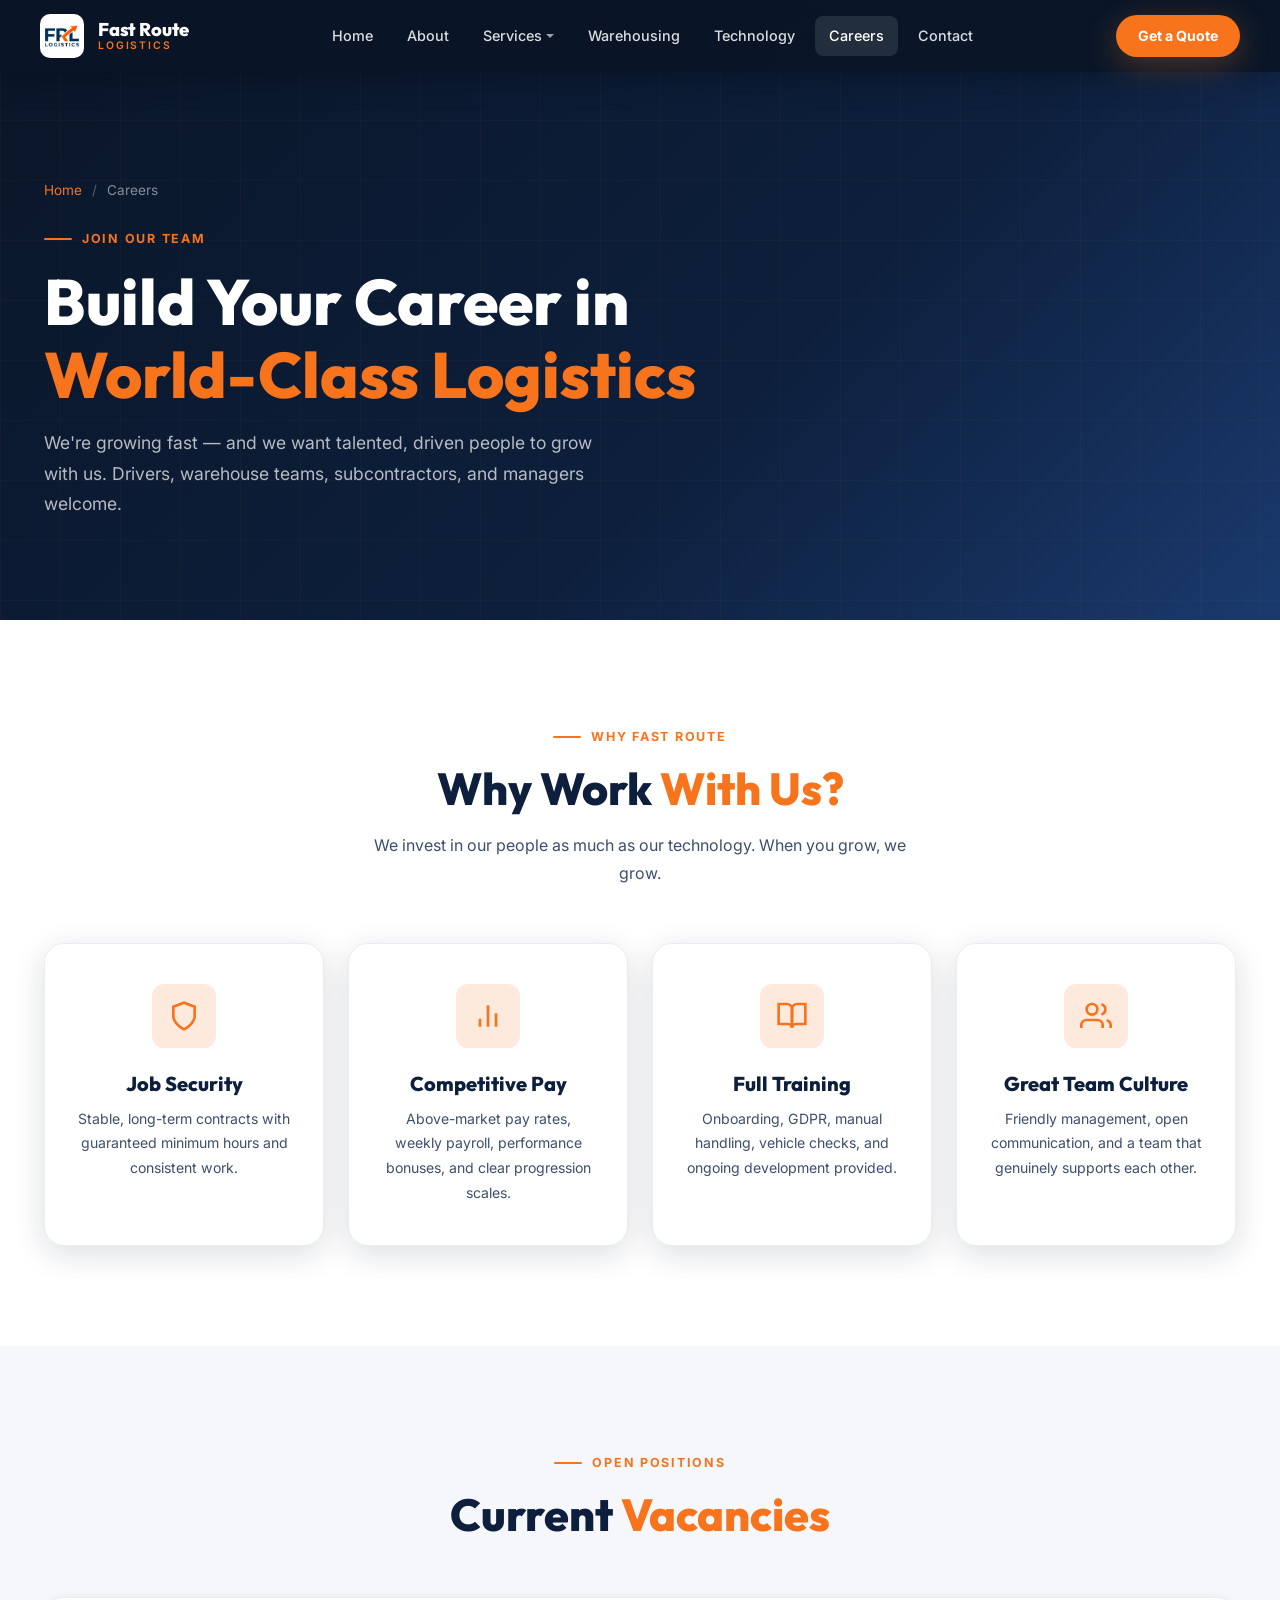
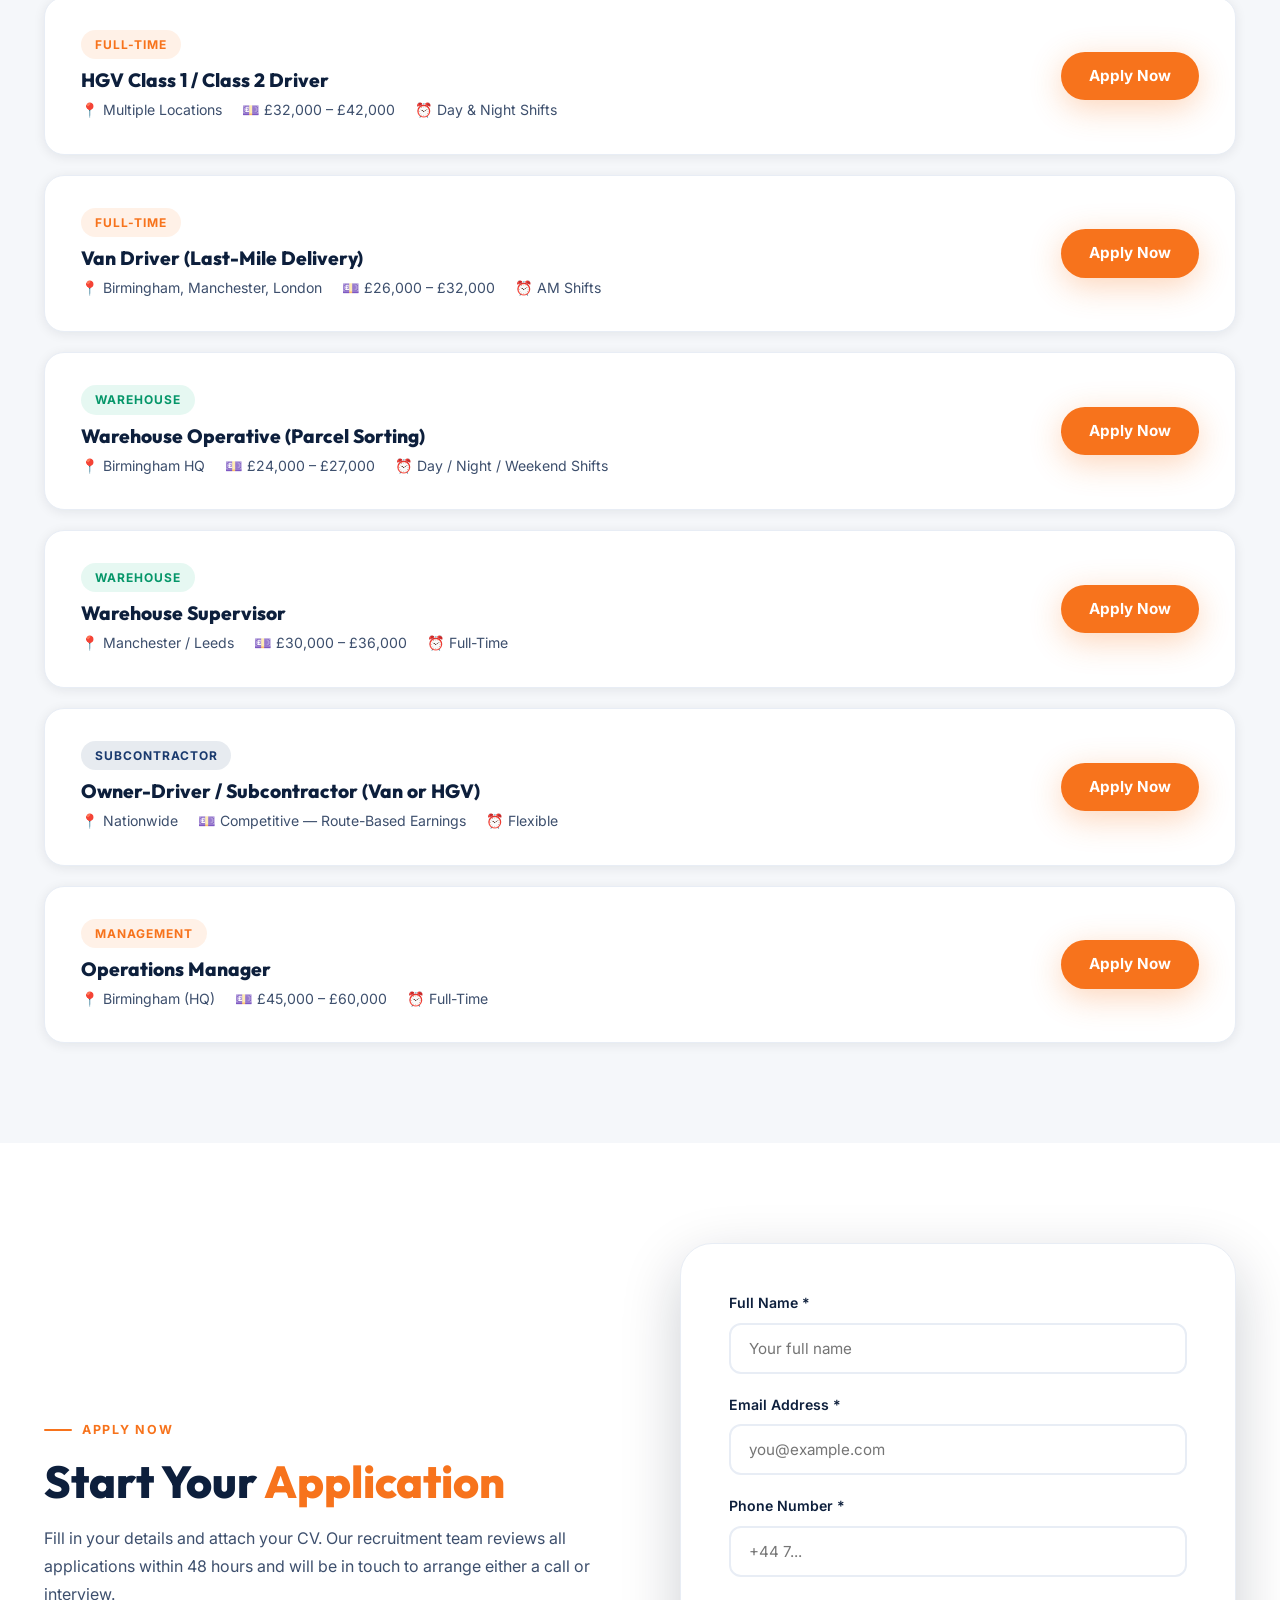
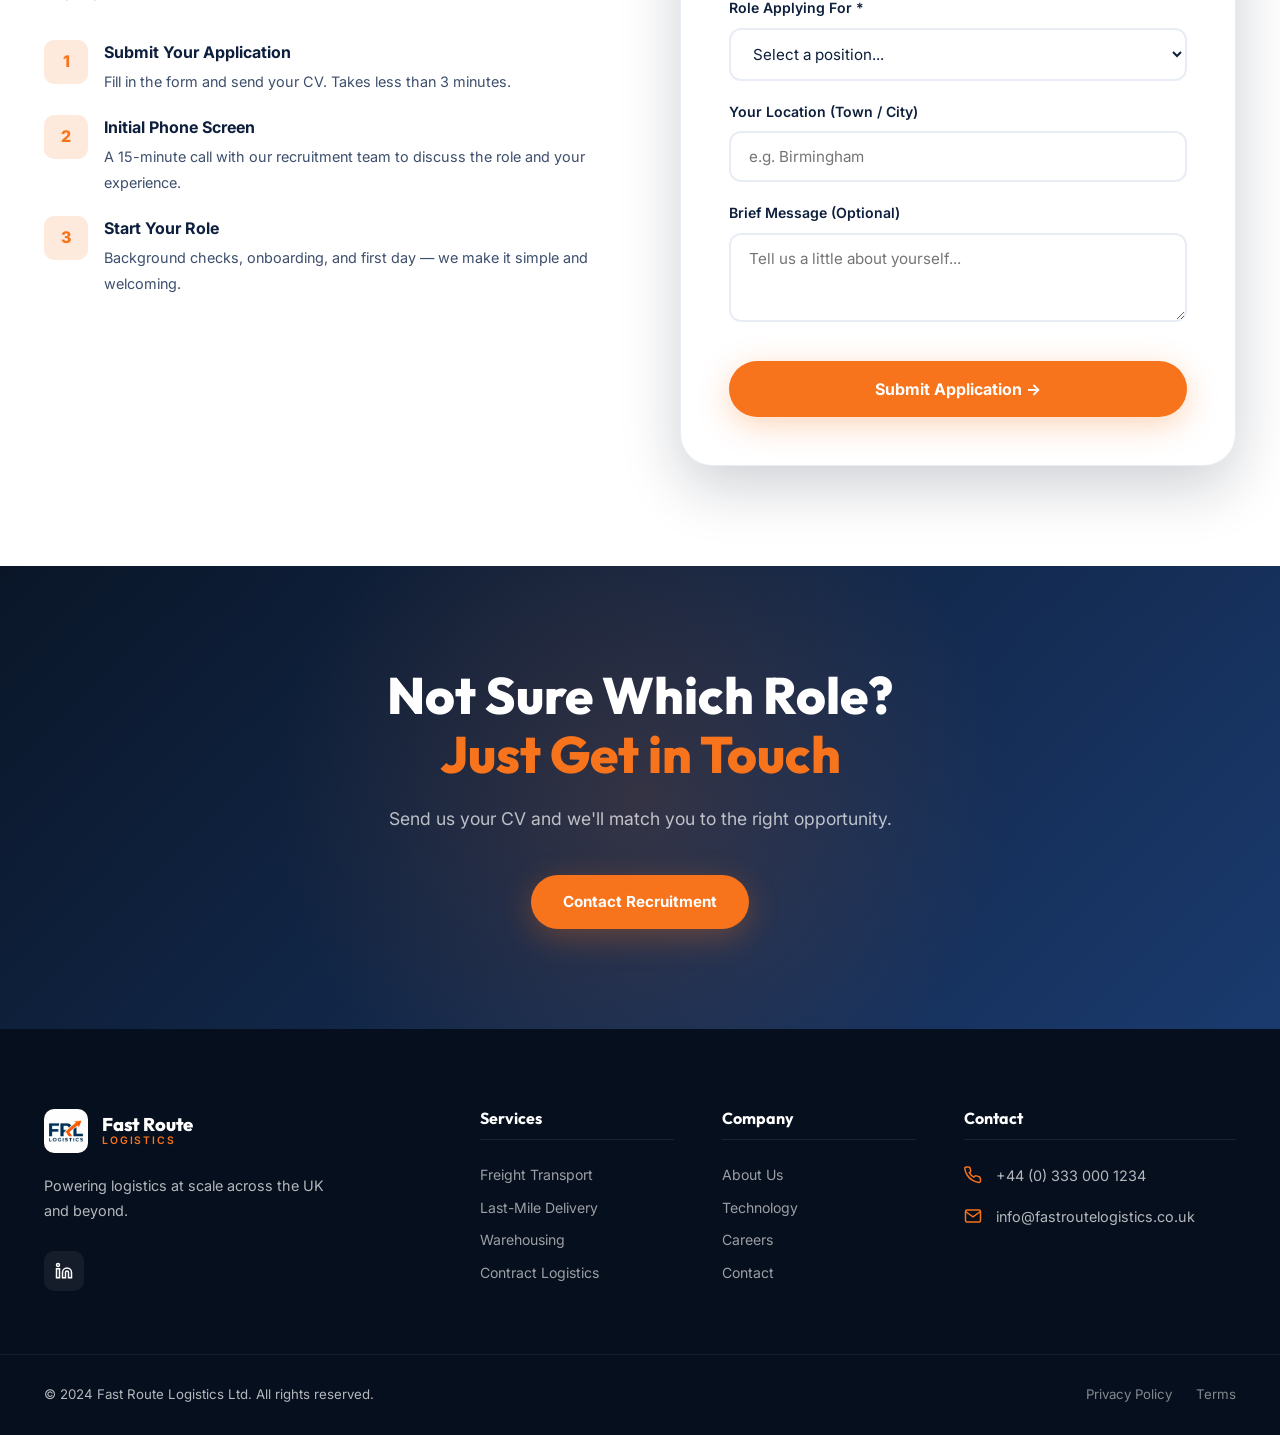
==== careers.html @ 3d0563ed "Initial commit: Fast Route Logistics premium website" ====
<!DOCTYPE html>
<html lang="en">
<head>
  <meta charset="UTF-8" /><meta name="viewport" content="width=device-width, initial-scale=1.0" />
  <title>Careers — Fast Route Logistics</title>
  <meta name="description" content="Join Fast Route Logistics — hiring drivers, warehouse operatives, subcontractors, and management professionals across the UK." />
  <link rel="stylesheet" href="css/style.css" /><link rel="icon" type="image/png" href="images/logo.png" />
  <style>
.job-card{background:var(--white);border-radius:var(--radius-lg);padding:32px 36px;box-shadow:var(--shadow-sm);border:1px solid var(--light-gray);transition:var(--transition);display:flex;justify-content:space-between;align-items:center;gap:24px;flex-wrap:wrap;}
.job-card:hover{transform:translateY(-4px);box-shadow:var(--shadow-md);}
.job-badge{display:inline-flex;align-items:center;padding:5px 14px;border-radius:50px;font-size:0.75rem;font-weight:700;letter-spacing:0.08em;text-transform:uppercase;margin-bottom:10px;}
.badge-full{background:rgba(247,115,28,0.1);color:var(--orange);}
.badge-sub{background:rgba(26,58,110,0.1);color:var(--blue);}
.badge-warehouse{background:rgba(16,185,129,0.1);color:#059669;}
  </style>
</head>
<body>
<nav id="navbar" class="scrolled">
  <div class="navbar-inner">
    <a href="index.html" class="nav-logo"><img src="images/logo.png" alt="FRL Logo" class="nav-logo-img" /><div class="nav-logo-text"><strong>Fast Route</strong><span>Logistics</span></div></a>
    <div class="nav-links">
      <a href="index.html">Home</a><a href="about.html">About</a>
      <div class="nav-dropdown"><a href="services.html">Services</a><div class="dropdown-menu"><a href="services.html#freight">Freight Transport</a><a href="services.html#last-mile">Last-Mile Delivery</a><a href="services.html#contract">Contract Logistics</a><a href="services.html#subcontract">Subcontractor Network</a></div></div>
      <a href="warehousing.html">Warehousing</a><a href="technology.html">Technology</a><a href="careers.html" class="active">Careers</a><a href="contact.html">Contact</a>
    </div>
    <div class="nav-actions"><a href="contact.html#quote" class="btn btn-primary" style="padding:10px 22px;font-size:0.88rem;border-radius:50px;">Get a Quote</a></div>
    <div class="hamburger" id="hamburgerBtn"><span></span><span></span><span></span></div>
  </div>
</nav>
<div class="mobile-nav" id="mobileNav"><button class="mobile-nav-close" id="mobileNavClose">✕</button><a href="index.html">Home</a><a href="about.html">About Us</a><a href="services.html">Services</a><a href="warehousing.html">Warehousing</a><a href="technology.html">Technology</a><a href="careers.html">Careers</a><a href="contact.html">Contact</a><a href="contact.html#quote" style="color:var(--orange);margin-top:16px;">Get a Quote →</a></div>

<section class="page-header">
  <div class="container"><div class="page-header-content">
    <div class="breadcrumb"><a href="index.html">Home</a><span>/</span>Careers</div>
    <div class="section-label">Join Our Team</div>
    <h1>Build Your Career in<br /><span class="text-orange">World-Class Logistics</span></h1>
    <p>We're growing fast — and we want talented, driven people to grow with us. Drivers, warehouse teams, subcontractors, and managers welcome.</p>
  </div></div>
</section>

<!-- WHY JOIN US -->
<section class="section-pad" style="background:var(--white);">
  <div class="container">
    <div class="text-center reveal" style="margin-bottom:56px;">
      <div class="section-label">Why Fast Route</div>
      <h2>Why Work <span class="text-orange">With Us?</span></h2>
      <p style="max-width:540px;margin:16px auto 0;color:var(--text-body);">We invest in our people as much as our technology. When you grow, we grow.</p>
    </div>
    <div class="grid-4">
      <div class="card text-center reveal">
        <div class="card-icon" style="margin:0 auto 24px;"><svg xmlns="http://www.w3.org/2000/svg" viewBox="0 0 24 24" fill="none" stroke="currentColor" stroke-width="2"><path d="M12 22s8-4 8-10V5l-8-3-8 3v7c0 6 8 10 8 10z"/></svg></div>
        <h3>Job Security</h3>
        <p style="font-size:0.88rem;">Stable, long-term contracts with guaranteed minimum hours and consistent work.</p>
      </div>
      <div class="card text-center reveal reveal-delay-1">
        <div class="card-icon" style="margin:0 auto 24px;"><svg xmlns="http://www.w3.org/2000/svg" viewBox="0 0 24 24" fill="none" stroke="currentColor" stroke-width="2"><path d="M18 20V10M12 20V4M6 20v-6"/></svg></div>
        <h3>Competitive Pay</h3>
        <p style="font-size:0.88rem;">Above-market pay rates, weekly payroll, performance bonuses, and clear progression scales.</p>
      </div>
      <div class="card text-center reveal reveal-delay-2">
        <div class="card-icon" style="margin:0 auto 24px;"><svg xmlns="http://www.w3.org/2000/svg" viewBox="0 0 24 24" fill="none" stroke="currentColor" stroke-width="2"><path d="M2 3h6a4 4 0 014 4v14a3 3 0 00-3-3H2z"/><path d="M22 3h-6a4 4 0 00-4 4v14a3 3 0 013-3h7z"/></svg></div>
        <h3>Full Training</h3>
        <p style="font-size:0.88rem;">Onboarding, GDPR, manual handling, vehicle checks, and ongoing development provided.</p>
      </div>
      <div class="card text-center reveal reveal-delay-3">
        <div class="card-icon" style="margin:0 auto 24px;"><svg xmlns="http://www.w3.org/2000/svg" viewBox="0 0 24 24" fill="none" stroke="currentColor" stroke-width="2"><path d="M17 21v-2a4 4 0 00-4-4H5a4 4 0 00-4 4v2"/><circle cx="9" cy="7" r="4"/><path d="M23 21v-2a4 4 0 00-3-3.87M16 3.13a4 4 0 010 7.75"/></svg></div>
        <h3>Great Team Culture</h3>
        <p style="font-size:0.88rem;">Friendly management, open communication, and a team that genuinely supports each other.</p>
      </div>
    </div>
  </div>
</section>

<!-- CURRENT VACANCIES -->
<section class="section-pad" style="background:var(--off-white);">
  <div class="container">
    <div class="text-center reveal" style="margin-bottom:56px;">
      <div class="section-label">Open Positions</div>
      <h2>Current <span class="text-orange">Vacancies</span></h2>
    </div>
    <div style="display:flex;flex-direction:column;gap:20px;">
      <div class="job-card reveal">
        <div>
          <span class="job-badge badge-full">Full-Time</span>
          <h3 style="margin-bottom:8px;font-size:1.2rem;">HGV Class 1 / Class 2 Driver</h3>
          <div style="display:flex;gap:20px;flex-wrap:wrap;color:var(--text-body);font-size:0.88rem;">
            <span>📍 Multiple Locations</span><span>💷 £32,000 – £42,000</span><span>⏰ Day &amp; Night Shifts</span>
          </div>
        </div>
        <a href="#apply" class="btn btn-primary" style="white-space:nowrap;padding:12px 28px;">Apply Now</a>
      </div>
      <div class="job-card reveal">
        <div>
          <span class="job-badge badge-full">Full-Time</span>
          <h3 style="margin-bottom:8px;font-size:1.2rem;">Van Driver (Last-Mile Delivery)</h3>
          <div style="display:flex;gap:20px;flex-wrap:wrap;color:var(--text-body);font-size:0.88rem;">
            <span>📍 Birmingham, Manchester, London</span><span>💷 £26,000 – £32,000</span><span>⏰ AM Shifts</span>
          </div>
        </div>
        <a href="#apply" class="btn btn-primary" style="white-space:nowrap;padding:12px 28px;">Apply Now</a>
      </div>
      <div class="job-card reveal">
        <div>
          <span class="job-badge badge-warehouse">Warehouse</span>
          <h3 style="margin-bottom:8px;font-size:1.2rem;">Warehouse Operative (Parcel Sorting)</h3>
          <div style="display:flex;gap:20px;flex-wrap:wrap;color:var(--text-body);font-size:0.88rem;">
            <span>📍 Birmingham HQ</span><span>💷 £24,000 – £27,000</span><span>⏰ Day / Night / Weekend Shifts</span>
          </div>
        </div>
        <a href="#apply" class="btn btn-primary" style="white-space:nowrap;padding:12px 28px;">Apply Now</a>
      </div>
      <div class="job-card reveal">
        <div>
          <span class="job-badge badge-warehouse">Warehouse</span>
          <h3 style="margin-bottom:8px;font-size:1.2rem;">Warehouse Supervisor</h3>
          <div style="display:flex;gap:20px;flex-wrap:wrap;color:var(--text-body);font-size:0.88rem;">
            <span>📍 Manchester / Leeds</span><span>💷 £30,000 – £36,000</span><span>⏰ Full-Time</span>
          </div>
        </div>
        <a href="#apply" class="btn btn-primary" style="white-space:nowrap;padding:12px 28px;">Apply Now</a>
      </div>
      <div class="job-card reveal">
        <div>
          <span class="job-badge badge-sub">Subcontractor</span>
          <h3 style="margin-bottom:8px;font-size:1.2rem;">Owner-Driver / Subcontractor (Van or HGV)</h3>
          <div style="display:flex;gap:20px;flex-wrap:wrap;color:var(--text-body);font-size:0.88rem;">
            <span>📍 Nationwide</span><span>💷 Competitive — Route-Based Earnings</span><span>⏰ Flexible</span>
          </div>
        </div>
        <a href="#apply" class="btn btn-primary" style="white-space:nowrap;padding:12px 28px;">Apply Now</a>
      </div>
      <div class="job-card reveal">
        <div>
          <span class="job-badge badge-full">Management</span>
          <h3 style="margin-bottom:8px;font-size:1.2rem;">Operations Manager</h3>
          <div style="display:flex;gap:20px;flex-wrap:wrap;color:var(--text-body);font-size:0.88rem;">
            <span>📍 Birmingham (HQ)</span><span>💷 £45,000 – £60,000</span><span>⏰ Full-Time</span>
          </div>
        </div>
        <a href="#apply" class="btn btn-primary" style="white-space:nowrap;padding:12px 28px;">Apply Now</a>
      </div>
    </div>
  </div>
</section>

<!-- APPLICATION FORM -->
<section class="section-pad" id="apply" style="background:var(--white);">
  <div class="container">
    <div class="grid-2" style="gap:80px;">
      <div class="reveal">
        <div class="section-label">Apply Now</div>
        <h2>Start Your <span class="text-orange">Application</span></h2>
        <p style="color:var(--text-body);margin:16px 0 32px;">Fill in your details and attach your CV. Our recruitment team reviews all applications within 48 hours and will be in touch to arrange either a call or interview.</p>
        <div style="display:flex;flex-direction:column;gap:20px;">
          <div style="display:flex;align-items:flex-start;gap:16px;">
            <div style="width:44px;height:44px;background:var(--orange-glow);border-radius:10px;display:flex;align-items:center;justify-content:center;flex-shrink:0;"><span style="color:var(--orange);font-weight:800;">1</span></div>
            <div><strong style="color:var(--text-dark);display:block;margin-bottom:4px;">Submit Your Application</strong><span style="color:var(--text-body);font-size:0.9rem;">Fill in the form and send your CV. Takes less than 3 minutes.</span></div>
          </div>
          <div style="display:flex;align-items:flex-start;gap:16px;">
            <div style="width:44px;height:44px;background:var(--orange-glow);border-radius:10px;display:flex;align-items:center;justify-content:center;flex-shrink:0;"><span style="color:var(--orange);font-weight:800;">2</span></div>
            <div><strong style="color:var(--text-dark);display:block;margin-bottom:4px;">Initial Phone Screen</strong><span style="color:var(--text-body);font-size:0.9rem;">A 15-minute call with our recruitment team to discuss the role and your experience.</span></div>
          </div>
          <div style="display:flex;align-items:flex-start;gap:16px;">
            <div style="width:44px;height:44px;background:var(--orange-glow);border-radius:10px;display:flex;align-items:center;justify-content:center;flex-shrink:0;"><span style="color:var(--orange);font-weight:800;">3</span></div>
            <div><strong style="color:var(--text-dark);display:block;margin-bottom:4px;">Start Your Role</strong><span style="color:var(--text-body);font-size:0.9rem;">Background checks, onboarding, and first day — we make it simple and welcoming.</span></div>
          </div>
        </div>
      </div>
      <div class="reveal reveal-delay-1">
        <div style="background:var(--white);border-radius:var(--radius-xl);padding:48px;box-shadow:var(--shadow-lg);border:1px solid var(--light-gray);">
          <form id="applyForm" onsubmit="submitApplication(event)">
            <div style="margin-bottom:20px;"><label class="form-label">Full Name *</label><input class="form-input" type="text" placeholder="Your full name" required /></div>
            <div style="margin-bottom:20px;"><label class="form-label">Email Address *</label><input class="form-input" type="email" placeholder="you@example.com" required /></div>
            <div style="margin-bottom:20px;"><label class="form-label">Phone Number *</label><input class="form-input" type="tel" placeholder="+44 7..." required /></div>
            <div style="margin-bottom:20px;"><label class="form-label">Role Applying For *</label>
              <select class="form-input" required>
                <option value="">Select a position...</option>
                <option>HGV Class 1 Driver</option>
                <option>HGV Class 2 Driver</option>
                <option>Van Driver (Last-Mile)</option>
                <option>Warehouse Operative</option>
                <option>Warehouse Supervisor</option>
                <option>Owner-Driver / Subcontractor</option>
                <option>Operations Manager</option>
                <option>Other</option>
              </select>
            </div>
            <div style="margin-bottom:20px;"><label class="form-label">Your Location (Town / City)</label><input class="form-input" type="text" placeholder="e.g. Birmingham" /></div>
            <div style="margin-bottom:32px;"><label class="form-label">Brief Message (Optional)</label><textarea class="form-input" rows="3" placeholder="Tell us a little about yourself..."></textarea></div>
            <button type="submit" class="btn btn-primary" style="width:100%;justify-content:center;font-size:1rem;padding:18px;">Submit Application →</button>
          </form>
          <div id="applySuccess" style="display:none;text-align:center;padding:32px 0;">
            <div style="font-size:3rem;margin-bottom:16px;">🎉</div>
            <h3 style="color:var(--navy);margin-bottom:8px;">Application Received!</h3>
            <p style="color:var(--text-body);">We'll be in touch within 48 hours. Good luck!</p>
          </div>
        </div>
      </div>
    </div>
  </div>
</section>

<section class="cta-banner">
  <div class="container" style="position:relative;z-index:1;"><div class="reveal">
    <h2>Not Sure Which Role?<br /><span class="text-orange">Just Get in Touch</span></h2>
    <p>Send us your CV and we'll match you to the right opportunity.</p>
    <div class="cta-banner-actions"><a href="contact.html" class="btn btn-primary">Contact Recruitment</a></div>
  </div></div>
</section>

<footer>
  <div class="container">
    <div class="footer-top">
      <div class="footer-brand"><a href="index.html" class="nav-logo"><img src="images/logo.png" alt="FRL" class="nav-logo-img" /><div class="nav-logo-text"><strong>Fast Route</strong><span>Logistics</span></div></a><p>Powering logistics at scale across the UK and beyond.</p><div class="footer-social"><a href="#" aria-label="LinkedIn"><svg viewBox="0 0 24 24" fill="none" stroke="currentColor" stroke-width="2"><path d="M16 8a6 6 0 016 6v7h-4v-7a2 2 0 00-2-2 2 2 0 00-2 2v7h-4v-7a6 6 0 016-6z"/><rect x="2" y="9" width="4" height="12"/><circle cx="4" cy="4" r="2"/></svg></a></div></div>
      <div class="footer-col"><h4>Services</h4><ul><li><a href="services.html#freight">Freight Transport</a></li><li><a href="services.html#last-mile">Last-Mile Delivery</a></li><li><a href="warehousing.html">Warehousing</a></li><li><a href="services.html#contract">Contract Logistics</a></li></ul></div>
      <div class="footer-col"><h4>Company</h4><ul><li><a href="about.html">About Us</a></li><li><a href="technology.html">Technology</a></li><li><a href="careers.html">Careers</a></li><li><a href="contact.html">Contact</a></li></ul></div>
      <div class="footer-col"><h4>Contact</h4><div class="footer-contact-item"><svg viewBox="0 0 24 24" fill="none" stroke="currentColor" stroke-width="2"><path d="M22 16.92v3a2 2 0 01-2.18 2 19.79 19.79 0 01-8.63-3.07A19.5 19.5 0 014.16 12a19.79 19.79 0 01-3.07-8.67A2 2 0 013.11 1.2h3a2 2 0 012 1.72c.127.96.361 1.903.7 2.81a2 2 0 01-.45 2.11L7.09 8.91a16 16 0 006 6l1.27-1.27a2 2 0 012.11-.45c.907.339 1.85.573 2.81.7A2 2 0 0121.28 16z"/></svg><span>+44 (0) 333 000 1234</span></div><div class="footer-contact-item"><svg viewBox="0 0 24 24" fill="none" stroke="currentColor" stroke-width="2"><path d="M4 4h16c1.1 0 2 .9 2 2v12c0 1.1-.9 2-2 2H4c-1.1 0-2-.9-2-2V6c0-1.1.9-2 2-2z"/><polyline points="22,6 12,13 2,6"/></svg><span>info@fastroutelogistics.co.uk</span></div></div>
    </div>
  </div>
  <div class="footer-bottom"><div class="container" style="display:flex;align-items:center;justify-content:space-between;flex-wrap:wrap;gap:16px;width:100%;"><p>© 2024 Fast Route Logistics Ltd. All rights reserved.</p><div class="footer-bottom-links"><a href="#">Privacy Policy</a><a href="#">Terms</a></div></div></div>
</footer>
<style>
.form-label{display:block;font-weight:600;font-size:0.88rem;color:var(--text-dark);margin-bottom:8px;}
.form-input{width:100%;padding:14px 18px;border:2px solid var(--light-gray);border-radius:var(--radius-md);font-family:var(--font-body);font-size:0.95rem;color:var(--text-dark);background:var(--white);transition:var(--transition);outline:none;resize:vertical;}
.form-input:focus{border-color:var(--orange);box-shadow:0 0 0 4px rgba(247,115,28,0.1);}
</style>
<script>
document.getElementById('hamburgerBtn').addEventListener('click',()=>{document.getElementById('mobileNav').classList.add('open');document.body.style.overflow='hidden';});
document.getElementById('mobileNavClose').addEventListener('click',()=>{document.getElementById('mobileNav').classList.remove('open');document.body.style.overflow='';});
const ro=new IntersectionObserver((entries)=>{entries.forEach(e=>{if(e.isIntersecting){e.target.classList.add('visible');ro.unobserve(e.target);}});},{threshold:0.1});
document.querySelectorAll('.reveal').forEach(el=>ro.observe(el));
function submitApplication(e){e.preventDefault();document.getElementById('applyForm').style.display='none';document.getElementById('applySuccess').style.display='block';}
</script>
</body></html>
---- css/style.css ----
/* ============================================================
   FAST ROUTE LOGISTICS — Premium Design System
   ============================================================ */

@import url('https://fonts.googleapis.com/css2?family=Inter:wght@300;400;500;600;700;800;900&family=Outfit:wght@400;600;700;800;900&display=swap');

/* ── CSS Variables ── */
:root {
  --navy:        #0a1628;
  --navy-mid:    #0d1f3c;
  --navy-light:  #112244;
  --blue:        #1a3a6e;
  --blue-light:  #1e4d9b;
  --orange:      #f7731c;
  --orange-dark: #d9620f;
  --orange-glow: rgba(247,115,28,0.15);
  --white:       #ffffff;
  --off-white:   #f5f7fa;
  --light-gray:  #e8edf5;
  --mid-gray:    #8a96a8;
  --text-dark:   #0d1f3c;
  --text-body:   #3d4f6d;
  --shadow-sm:   0 2px 12px rgba(10,22,40,0.08);
  --shadow-md:   0 8px 32px rgba(10,22,40,0.14);
  --shadow-lg:   0 20px 60px rgba(10,22,40,0.2);
  --shadow-orange: 0 8px 32px rgba(247,115,28,0.3);
  --radius-sm:   6px;
  --radius-md:   12px;
  --radius-lg:   20px;
  --radius-xl:   32px;
  --transition:  all 0.3s cubic-bezier(0.4,0,0.2,1);
  --font-heading: 'Outfit', sans-serif;
  --font-body:    'Inter', sans-serif;
}

/* ── Reset ── */
*, *::before, *::after { box-sizing: border-box; margin: 0; padding: 0; }
html { scroll-behavior: smooth; font-size: 16px; }
body {
  font-family: var(--font-body);
  color: var(--text-body);
  background: var(--white);
  overflow-x: hidden;
  line-height: 1.6;
}
img { max-width: 100%; height: auto; display: block; }
a { text-decoration: none; color: inherit; }
ul { list-style: none; }
button { cursor: pointer; border: none; background: none; font-family: inherit; }

/* ── Typography ── */
h1,h2,h3,h4,h5,h6 { font-family: var(--font-heading); color: var(--text-dark); line-height: 1.15; font-weight: 800; }
h1 { font-size: clamp(2.4rem, 5vw, 4.2rem); }
h2 { font-size: clamp(1.8rem, 3.5vw, 3rem); }
h3 { font-size: clamp(1.3rem, 2.5vw, 1.9rem); }
h4 { font-size: 1.2rem; }
p  { line-height: 1.75; }

/* ── Utility ── */
.container { max-width: 1240px; margin: 0 auto; padding: 0 24px; }
.section-pad { padding: 100px 0; }
.section-pad-sm { padding: 70px 0; }
.text-orange { color: var(--orange); }
.text-white  { color: var(--white); }
.text-center { text-align: center; }
.flex        { display: flex; }
.flex-center { display: flex; align-items: center; justify-content: center; }
.grid-2 { display: grid; grid-template-columns: 1fr 1fr; gap: 48px; align-items: center; }
.grid-3 { display: grid; grid-template-columns: repeat(3,1fr); gap: 32px; }
.grid-4 { display: grid; grid-template-columns: repeat(4,1fr); gap: 24px; }

/* ── Section Label ── */
.section-label {
  display: inline-flex;
  align-items: center;
  gap: 10px;
  font-family: var(--font-body);
  font-weight: 700;
  font-size: 0.78rem;
  letter-spacing: 0.14em;
  text-transform: uppercase;
  color: var(--orange);
  margin-bottom: 16px;
}
.section-label::before {
  content: '';
  display: block;
  width: 28px; height: 2px;
  background: var(--orange);
  border-radius: 2px;
}

/* ── Buttons ── */
.btn {
  display: inline-flex;
  align-items: center;
  gap: 10px;
  padding: 15px 32px;
  border-radius: 50px;
  font-family: var(--font-body);
  font-weight: 700;
  font-size: 0.95rem;
  transition: var(--transition);
  white-space: nowrap;
}
.btn-primary {
  background: var(--orange);
  color: var(--white);
  box-shadow: var(--shadow-orange);
}
.btn-primary:hover {
  background: var(--orange-dark);
  transform: translateY(-2px);
  box-shadow: 0 12px 40px rgba(247,115,28,0.45);
}
.btn-outline {
  background: transparent;
  color: var(--white);
  border: 2px solid rgba(255,255,255,0.4);
}
.btn-outline:hover {
  background: rgba(255,255,255,0.12);
  border-color: rgba(255,255,255,0.8);
  transform: translateY(-2px);
}
.btn-outline-dark {
  background: transparent;
  color: var(--navy);
  border: 2px solid var(--navy);
}
.btn-outline-dark:hover {
  background: var(--navy);
  color: var(--white);
  transform: translateY(-2px);
}
.btn-navy {
  background: var(--navy);
  color: var(--white);
}
.btn-navy:hover {
  background: var(--navy-mid);
  transform: translateY(-2px);
}
.btn svg { width: 18px; height: 18px; flex-shrink: 0; }

/* ── Cards ── */
.card {
  background: var(--white);
  border-radius: var(--radius-lg);
  padding: 40px 32px;
  box-shadow: var(--shadow-md);
  transition: var(--transition);
  border: 1px solid var(--light-gray);
}
.card:hover {
  transform: translateY(-6px);
  box-shadow: var(--shadow-lg);
}
.card-icon {
  width: 64px; height: 64px;
  border-radius: var(--radius-md);
  background: var(--orange-glow);
  display: flex; align-items: center; justify-content: center;
  margin-bottom: 24px;
  transition: var(--transition);
}
.card-icon svg { width: 32px; height: 32px; color: var(--orange); }
.card:hover .card-icon { background: var(--orange); }
.card:hover .card-icon svg { color: var(--white); }
.card h3 { font-size: 1.25rem; margin-bottom: 12px; color: var(--text-dark); }
.card p  { color: var(--text-body); font-size: 0.95rem; }

/* ── NAVBAR ── */
#navbar {
  position: fixed;
  top: 0; left: 0; right: 0;
  z-index: 1000;
  padding: 0;
  transition: var(--transition);
}
.navbar-inner {
  display: flex;
  align-items: center;
  justify-content: space-between;
  padding: 20px 40px;
  transition: var(--transition);
}
#navbar.scrolled .navbar-inner {
  background: rgba(10,22,40,0.97);
  backdrop-filter: blur(20px);
  padding: 14px 40px;
  box-shadow: 0 4px 32px rgba(0,0,0,0.3);
}
#navbar.transparent .navbar-inner { background: transparent; }

.nav-logo {
  display: flex;
  align-items: center;
  gap: 14px;
  text-decoration: none;
}
.nav-logo-img {
  width: 44px; height: 44px;
  border-radius: 10px;
  object-fit: cover;
  background: var(--orange);
}
.nav-logo-text { display: flex; flex-direction: column; line-height: 1.1; }
.nav-logo-text strong {
  font-family: var(--font-heading);
  font-size: 1.15rem;
  font-weight: 800;
  color: var(--white);
  letter-spacing: -0.01em;
}
.nav-logo-text span {
  font-size: 0.65rem;
  font-weight: 600;
  color: var(--orange);
  letter-spacing: 0.18em;
  text-transform: uppercase;
}

.nav-links {
  display: flex;
  align-items: center;
  gap: 6px;
}
.nav-links a {
  color: rgba(255,255,255,0.85);
  font-size: 0.9rem;
  font-weight: 500;
  padding: 8px 14px;
  border-radius: 8px;
  transition: var(--transition);
}
.nav-links a:hover,
.nav-links a.active { color: var(--white); background: rgba(255,255,255,0.1); }

.nav-dropdown { position: relative; }
.nav-dropdown > a { display: flex; align-items: center; gap: 4px; }
.nav-dropdown > a::after {
  content: '';
  border: 4px solid transparent;
  border-top-color: rgba(255,255,255,0.6);
  margin-top: 4px;
  transition: var(--transition);
}
.nav-dropdown:hover > a::after { border-top-color: var(--white); }
.dropdown-menu {
  display: none;
  position: absolute;
  top: calc(100% + 12px);
  left: 50%;
  transform: translateX(-50%);
  background: var(--navy);
  border-radius: var(--radius-md);
  min-width: 220px;
  box-shadow: var(--shadow-lg);
  border: 1px solid rgba(255,255,255,0.08);
  overflow: hidden;
  z-index: 100;
}
.nav-dropdown:hover .dropdown-menu { display: block; }
.dropdown-menu a {
  display: block;
  padding: 12px 20px;
  color: rgba(255,255,255,0.8);
  font-size: 0.88rem;
  border-radius: 0;
  border-bottom: 1px solid rgba(255,255,255,0.06);
}
.dropdown-menu a:last-child { border-bottom: none; }
.dropdown-menu a:hover { background: rgba(247,115,28,0.15); color: var(--orange); }

.nav-actions { display: flex; align-items: center; gap: 12px; }
.nav-cta {
  background: var(--orange);
  color: var(--white) !important;
  padding: 10px 22px !important;
  border-radius: 50px !important;
  font-weight: 700 !important;
  font-size: 0.88rem !important;
}
.nav-cta:hover { background: var(--orange-dark) !important; transform: translateY(-1px); }

.hamburger {
  display: none;
  flex-direction: column;
  gap: 5px;
  cursor: pointer;
  padding: 8px;
}
.hamburger span {
  display: block;
  width: 26px; height: 2px;
  background: var(--white);
  border-radius: 2px;
  transition: var(--transition);
}

/* ── HERO ── */
.hero {
  min-height: 100vh;
  position: relative;
  display: flex;
  align-items: center;
  overflow: hidden;
  background: var(--navy);
}
.hero-bg {
  position: absolute;
  inset: 0;
  background: url('../images/hero_bg.png') center/cover no-repeat;
  opacity: 0.35;
}
.hero-overlay {
  position: absolute;
  inset: 0;
  background: linear-gradient(135deg, rgba(10,22,40,0.95) 0%, rgba(13,31,60,0.8) 50%, rgba(10,22,40,0.92) 100%);
}
.hero-grid-lines {
  position: absolute;
  inset: 0;
  background-image:
    linear-gradient(rgba(247,115,28,0.04) 1px, transparent 1px),
    linear-gradient(90deg, rgba(247,115,28,0.04) 1px, transparent 1px);
  background-size: 60px 60px;
}
.hero-content {
  position: relative;
  z-index: 2;
  max-width: 780px;
  padding-top: 100px;
}
.hero-badge {
  display: inline-flex;
  align-items: center;
  gap: 10px;
  background: rgba(247,115,28,0.12);
  border: 1px solid rgba(247,115,28,0.3);
  border-radius: 50px;
  padding: 8px 20px;
  margin-bottom: 28px;
  font-size: 0.8rem;
  font-weight: 700;
  color: var(--orange);
  letter-spacing: 0.1em;
  text-transform: uppercase;
}
.hero-badge-dot {
  width: 8px; height: 8px;
  border-radius: 50%;
  background: var(--orange);
  animation: pulse-dot 2s infinite;
}
@keyframes pulse-dot {
  0%,100% { opacity: 1; transform: scale(1); }
  50% { opacity: 0.6; transform: scale(1.3); }
}
.hero h1 { color: var(--white); margin-bottom: 24px; font-size: clamp(2.6rem, 5.5vw, 4.5rem); }
.hero h1 em { color: var(--orange); font-style: normal; }
.hero-sub {
  color: rgba(255,255,255,0.72);
  font-size: 1.15rem;
  max-width: 580px;
  margin-bottom: 44px;
  line-height: 1.75;
}
.hero-actions { display: flex; align-items: center; gap: 16px; flex-wrap: wrap; margin-bottom: 64px; }

.hero-stats {
  display: flex;
  gap: 48px;
  padding-top: 32px;
  border-top: 1px solid rgba(255,255,255,0.1);
}
.hero-stat-val {
  font-family: var(--font-heading);
  font-size: 2.2rem;
  font-weight: 900;
  color: var(--white);
  line-height: 1;
}
.hero-stat-val span { color: var(--orange); }
.hero-stat-label { font-size: 0.8rem; color: rgba(255,255,255,0.5); margin-top: 4px; text-transform: uppercase; letter-spacing: 0.08em; }

/* tracking bar in hero */
.hero-track {
  position: absolute;
  bottom: 0; left: 0; right: 0;
  z-index: 3;
  background: rgba(255,255,255,0.04);
  backdrop-filter: blur(20px);
  border-top: 1px solid rgba(255,255,255,0.1);
  padding: 0;
}
.hero-track-inner {
  display: flex;
  align-items: stretch;
  max-width: 1240px;
  margin: 0 auto;
}
.hero-track-label {
  background: var(--orange);
  color: var(--white);
  padding: 20px 32px;
  font-weight: 800;
  font-size: 0.85rem;
  letter-spacing: 0.08em;
  text-transform: uppercase;
  white-space: nowrap;
  display: flex; align-items: center; gap: 10px;
}
.hero-track-form {
  flex: 1;
  display: flex;
  align-items: center;
  padding: 8px 20px;
}
.hero-track-form input {
  flex: 1;
  background: none;
  border: none;
  outline: none;
  color: var(--white);
  font-size: 0.95rem;
  font-family: var(--font-body);
  padding: 8px 16px;
}
.hero-track-form input::placeholder { color: rgba(255,255,255,0.4); }
.hero-track-form button {
  background: var(--orange);
  color: var(--white);
  border: none;
  padding: 12px 28px;
  border-radius: 8px;
  font-weight: 700;
  font-size: 0.9rem;
  font-family: var(--font-body);
  cursor: pointer;
  transition: var(--transition);
}
.hero-track-form button:hover { background: var(--orange-dark); }

/* ── STATS BAND ── */
.stats-band {
  background: var(--navy);
  padding: 70px 0;
}
.stats-grid {
  display: grid;
  grid-template-columns: repeat(4,1fr);
  gap: 2px;
}
.stat-item {
  text-align: center;
  padding: 40px 24px;
  position: relative;
}
.stat-item:not(:last-child)::after {
  content: '';
  position: absolute;
  right: 0; top: 20%; bottom: 20%;
  width: 1px;
  background: rgba(255,255,255,0.1);
}
.stat-number {
  font-family: var(--font-heading);
  font-size: clamp(2.5rem, 4vw, 3.5rem);
  font-weight: 900;
  color: var(--white);
  line-height: 1;
}
.stat-number span { color: var(--orange); }
.stat-desc { color: var(--mid-gray); font-size: 0.85rem; margin-top: 8px; text-transform: uppercase; letter-spacing: 0.08em; }

/* ── SERVICES ── */
.services-section { background: var(--off-white); }
.services-header { text-align: center; margin-bottom: 64px; }
.services-header h2 { margin-bottom: 16px; }
.services-header p { color: var(--text-body); max-width: 580px; margin: 0 auto; font-size: 1.05rem; }
.service-card {
  background: var(--white);
  border-radius: var(--radius-lg);
  padding: 40px 32px;
  box-shadow: var(--shadow-sm);
  border: 1px solid var(--light-gray);
  transition: var(--transition);
  position: relative;
  overflow: hidden;
}
.service-card::before {
  content: '';
  position: absolute;
  top: 0; left: 0; right: 0;
  height: 3px;
  background: linear-gradient(90deg, var(--orange), var(--blue-light));
  transform: scaleX(0);
  transform-origin: left;
  transition: var(--transition);
}
.service-card:hover::before { transform: scaleX(1); }
.service-card:hover { transform: translateY(-8px); box-shadow: var(--shadow-lg); }
.service-icon {
  width: 72px; height: 72px;
  background: linear-gradient(135deg, var(--navy), var(--blue));
  border-radius: var(--radius-md);
  display: flex; align-items: center; justify-content: center;
  margin-bottom: 28px;
  transition: var(--transition);
}
.service-icon svg { width: 36px; height: 36px; color: var(--white); }
.service-card:hover .service-icon { background: linear-gradient(135deg, var(--orange), var(--orange-dark)); }
.service-card h3 { margin-bottom: 12px; font-size: 1.2rem; }
.service-card p { font-size: 0.92rem; color: var(--text-body); line-height: 1.7; }
.service-link {
  display: inline-flex;
  align-items: center;
  gap: 6px;
  margin-top: 24px;
  font-weight: 700;
  font-size: 0.88rem;
  color: var(--orange);
  transition: var(--transition);
}
.service-link:hover { gap: 10px; }

/* ── WHY US ── */
.why-us { background: var(--white); }
.why-us-image {
  border-radius: var(--radius-xl);
  overflow: hidden;
  position: relative;
}
.why-us-image img { width: 100%; height: 520px; object-fit: cover; }
.why-badge-float {
  position: absolute;
  bottom: -24px; right: -24px;
  background: var(--orange);
  border-radius: var(--radius-md);
  padding: 24px 28px;
  text-align: center;
  box-shadow: var(--shadow-orange);
}
.why-badge-float strong {
  display: block;
  font-family: var(--font-heading);
  font-size: 2.6rem;
  font-weight: 900;
  color: var(--white);
  line-height: 1;
}
.why-badge-float span {
  font-size: 0.78rem;
  color: rgba(255,255,255,0.85);
  text-transform: uppercase;
  letter-spacing: 0.08em;
}
.why-points { display: flex; flex-direction: column; gap: 24px; }
.why-point {
  display: flex;
  gap: 20px;
  align-items: flex-start;
}
.why-point-icon {
  flex-shrink: 0;
  width: 52px; height: 52px;
  background: var(--orange-glow);
  border-radius: 12px;
  display: flex; align-items: center; justify-content: center;
}
.why-point-icon svg { width: 26px; height: 26px; color: var(--orange); }
.why-point-text h4 { margin-bottom: 6px; font-size: 1.05rem; color: var(--text-dark); }
.why-point-text p { font-size: 0.92rem; color: var(--text-body); }

/* ── DARK SECTION ── */
.dark-section {
  background: var(--navy);
  position: relative;
  overflow: hidden;
}
.dark-section::before {
  content: '';
  position: absolute;
  top: -200px; right: -200px;
  width: 600px; height: 600px;
  background: radial-gradient(circle, rgba(247,115,28,0.1) 0%, transparent 70%);
  border-radius: 50%;
}

/* ── TESTIMONIALS ── */
.testimonials { background: var(--off-white); }
.testimonial-grid { display: grid; grid-template-columns: repeat(3,1fr); gap: 28px; }
.testimonial-card {
  background: var(--white);
  border-radius: var(--radius-lg);
  padding: 36px 32px;
  box-shadow: var(--shadow-sm);
  border: 1px solid var(--light-gray);
  transition: var(--transition);
}
.testimonial-card:hover { transform: translateY(-4px); box-shadow: var(--shadow-md); }
.testimonial-stars { display: flex; gap: 4px; margin-bottom: 20px; }
.testimonial-stars svg { width: 18px; height: 18px; fill: #f59e0b; color: #f59e0b; }
.testimonial-text { font-size: 0.97rem; color: var(--text-body); line-height: 1.8; margin-bottom: 28px; font-style: italic; }
.testimonial-author { display: flex; align-items: center; gap: 14px; }
.testimonial-avatar {
  width: 48px; height: 48px;
  border-radius: 50%;
  background: linear-gradient(135deg, var(--navy), var(--blue));
  display: flex; align-items: center; justify-content: center;
  font-family: var(--font-heading);
  font-weight: 800;
  font-size: 1.1rem;
  color: var(--white);
  flex-shrink: 0;
}
.testimonial-author-info strong { display: block; font-size: 0.95rem; color: var(--text-dark); }
.testimonial-author-info span  { font-size: 0.82rem; color: var(--mid-gray); }

/* ── PARTNERS ── */
.partners { background: var(--white); }
.partners-track-wrap { overflow: hidden; position: relative; margin-top: 48px; }
.partners-track-wrap::before,
.partners-track-wrap::after {
  content: '';
  position: absolute;
  top: 0; bottom: 0;
  width: 120px;
  z-index: 2;
}
.partners-track-wrap::before { left: 0; background: linear-gradient(90deg, var(--white), transparent); }
.partners-track-wrap::after  { right: 0; background: linear-gradient(270deg, var(--white), transparent); }
.partners-track {
  display: flex;
  gap: 48px;
  animation: scroll-track 28s linear infinite;
  width: max-content;
}
.partners-track:hover { animation-play-state: paused; }
@keyframes scroll-track {
  0% { transform: translateX(0); }
  100% { transform: translateX(-50%); }
}
.partner-logo {
  display: flex; align-items: center; justify-content: center;
  background: var(--off-white);
  border: 1px solid var(--light-gray);
  border-radius: 12px;
  padding: 18px 36px;
  min-width: 160px; height: 72px;
  font-family: var(--font-heading);
  font-weight: 800;
  font-size: 1.05rem;
  color: var(--blue);
  letter-spacing: 0.04em;
  transition: var(--transition);
  cursor: default;
}
.partner-logo:hover { background: var(--navy); color: var(--white); border-color: var(--navy); }

/* ── CTA BANNER ── */
.cta-banner {
  background: linear-gradient(135deg, var(--navy) 0%, var(--blue) 100%);
  padding: 100px 0;
  text-align: center;
  position: relative;
  overflow: hidden;
}
.cta-banner::before {
  content: '';
  position: absolute;
  top: 50%; left: 50%; transform: translate(-50%,-50%);
  width: 800px; height: 800px;
  background: radial-gradient(circle, rgba(247,115,28,0.15) 0%, transparent 65%);
}
.cta-banner h2 { color: var(--white); margin-bottom: 20px; font-size: clamp(2rem, 4vw, 3.2rem); }
.cta-banner p { color: rgba(255,255,255,0.7); font-size: 1.1rem; max-width: 540px; margin: 0 auto 40px; }
.cta-banner-actions { display: flex; gap: 16px; justify-content: center; flex-wrap: wrap; }

/* ── FOOTER ── */
footer {
  background: #060f1d;
  color: rgba(255,255,255,0.7);
  font-size: 0.9rem;
}
.footer-top {
  display: grid;
  grid-template-columns: 2fr 1fr 1fr 1.4fr;
  gap: 48px;
  padding: 80px 0 60px;
}
.footer-brand p { line-height: 1.75; margin: 20px 0 28px; max-width: 300px; font-size: 0.9rem; }
.footer-social { display: flex; gap: 12px; }
.footer-social a {
  width: 40px; height: 40px;
  border-radius: 10px;
  background: rgba(255,255,255,0.06);
  display: flex; align-items: center; justify-content: center;
  transition: var(--transition);
}
.footer-social a:hover { background: var(--orange); }
.footer-social a svg { width: 18px; height: 18px; color: var(--white); }
.footer-col h4 {
  color: var(--white);
  font-size: 1rem;
  font-weight: 700;
  margin-bottom: 24px;
  padding-bottom: 12px;
  border-bottom: 1px solid rgba(255,255,255,0.08);
}
.footer-col ul li { margin-bottom: 10px; }
.footer-col ul li a {
  color: rgba(255,255,255,0.6);
  transition: var(--transition);
  font-size: 0.88rem;
  display: flex; align-items: center; gap: 8px;
}
.footer-col ul li a:hover { color: var(--orange); padding-left: 4px; }
.footer-contact-item {
  display: flex;
  align-items: flex-start;
  gap: 14px;
  margin-bottom: 18px;
}
.footer-contact-item svg { width: 18px; height: 18px; color: var(--orange); flex-shrink: 0; margin-top: 2px; }
.footer-bottom {
  border-top: 1px solid rgba(255,255,255,0.06);
  padding: 28px 0;
  display: flex;
  align-items: center;
  justify-content: space-between;
  flex-wrap: wrap;
  gap: 16px;
}
.footer-bottom p { font-size: 0.83rem; }
.footer-bottom-links { display: flex; gap: 24px; }
.footer-bottom-links a { color: rgba(255,255,255,0.5); font-size: 0.83rem; transition: var(--transition); }
.footer-bottom-links a:hover { color: var(--orange); }

/* ── PAGE HEADER ── */
.page-header {
  background: linear-gradient(135deg, var(--navy) 0%, var(--navy-mid) 60%, var(--blue) 100%);
  padding: 180px 0 100px;
  position: relative;
  overflow: hidden;
}
.page-header::before {
  content: '';
  position: absolute;
  inset: 0;
  background-image:
    linear-gradient(rgba(247,115,28,0.04) 1px, transparent 1px),
    linear-gradient(90deg, rgba(247,115,28,0.04) 1px, transparent 1px);
  background-size: 60px 60px;
}
.page-header-content { position: relative; z-index: 1; }
.page-header h1 { color: var(--white); margin-bottom: 16px; }
.page-header p { color: rgba(255,255,255,0.7); font-size: 1.1rem; max-width: 560px; }
.breadcrumb {
  display: flex; align-items: center; gap: 10px;
  color: rgba(255,255,255,0.5);
  font-size: 0.85rem;
  margin-bottom: 20px;
}
.breadcrumb a { color: var(--orange); }
.breadcrumb span { color: rgba(255,255,255,0.3); }

/* ── MOBILE NAV ── */
.mobile-nav {
  display: none;
  position: fixed;
  top: 0; left: 0; right: 0; bottom: 0;
  background: var(--navy);
  z-index: 999;
  padding: 100px 32px 40px;
  flex-direction: column;
  overflow-y: auto;
}
.mobile-nav.open { display: flex; }
.mobile-nav a {
  color: rgba(255,255,255,0.85);
  font-size: 1.3rem;
  font-weight: 600;
  padding: 16px 0;
  border-bottom: 1px solid rgba(255,255,255,0.08);
  display: block;
}
.mobile-nav a:hover { color: var(--orange); }
.mobile-nav-close {
  position: absolute;
  top: 24px; right: 24px;
  background: rgba(255,255,255,0.08);
  border: none;
  color: var(--white);
  width: 44px; height: 44px;
  border-radius: 10px;
  display: flex; align-items: center; justify-content: center;
  cursor: pointer;
  font-size: 1.4rem;
}

/* ── ANIMATIONS ── */
.reveal {
  opacity: 0;
  transform: translateY(32px);
  transition: opacity 0.7s ease, transform 0.7s ease;
}
.reveal.visible { opacity: 1; transform: translateY(0); }
.reveal-delay-1 { transition-delay: 0.1s; }
.reveal-delay-2 { transition-delay: 0.2s; }
.reveal-delay-3 { transition-delay: 0.3s; }
.reveal-delay-4 { transition-delay: 0.4s; }

/* ── RESPONSIVE ── */
@media (max-width: 1024px) {
  .grid-4 { grid-template-columns: repeat(2,1fr); }
  .stats-grid { grid-template-columns: repeat(2,1fr); }
  .footer-top { grid-template-columns: 1fr 1fr; }
  .testimonial-grid { grid-template-columns: 1fr 1fr; }
}
@media (max-width: 768px) {
  .nav-links, .nav-actions { display: none; }
  .hamburger { display: flex; }
  .grid-2 { grid-template-columns: 1fr; gap: 40px; }
  .grid-3 { grid-template-columns: 1fr; }
  .grid-4 { grid-template-columns: 1fr 1fr; }
  .stats-grid { grid-template-columns: 1fr 1fr; }
  .hero-stats { gap: 24px; flex-wrap: wrap; }
  .hero-track-inner { flex-direction: column; }
  .hero-track-label { padding: 14px 20px; }
  .testimonial-grid { grid-template-columns: 1fr; }
  .footer-top { grid-template-columns: 1fr; gap: 32px; }
  .footer-bottom { flex-direction: column; text-align: center; }
  .navbar-inner { padding: 16px 20px; }
  .section-pad { padding: 70px 0; }
  .why-badge-float { bottom: 16px; right: 16px; padding: 16px 20px; }
  .why-badge-float strong { font-size: 2rem; }
}
@media (max-width: 480px) {
  .grid-4 { grid-template-columns: 1fr; }
  .stats-grid { grid-template-columns: 1fr 1fr; }
  .hero-actions { flex-direction: column; align-items: flex-start; }
  .btn { width: 100%; justify-content: center; }
  .cta-banner-actions { flex-direction: column; align-items: center; }
}
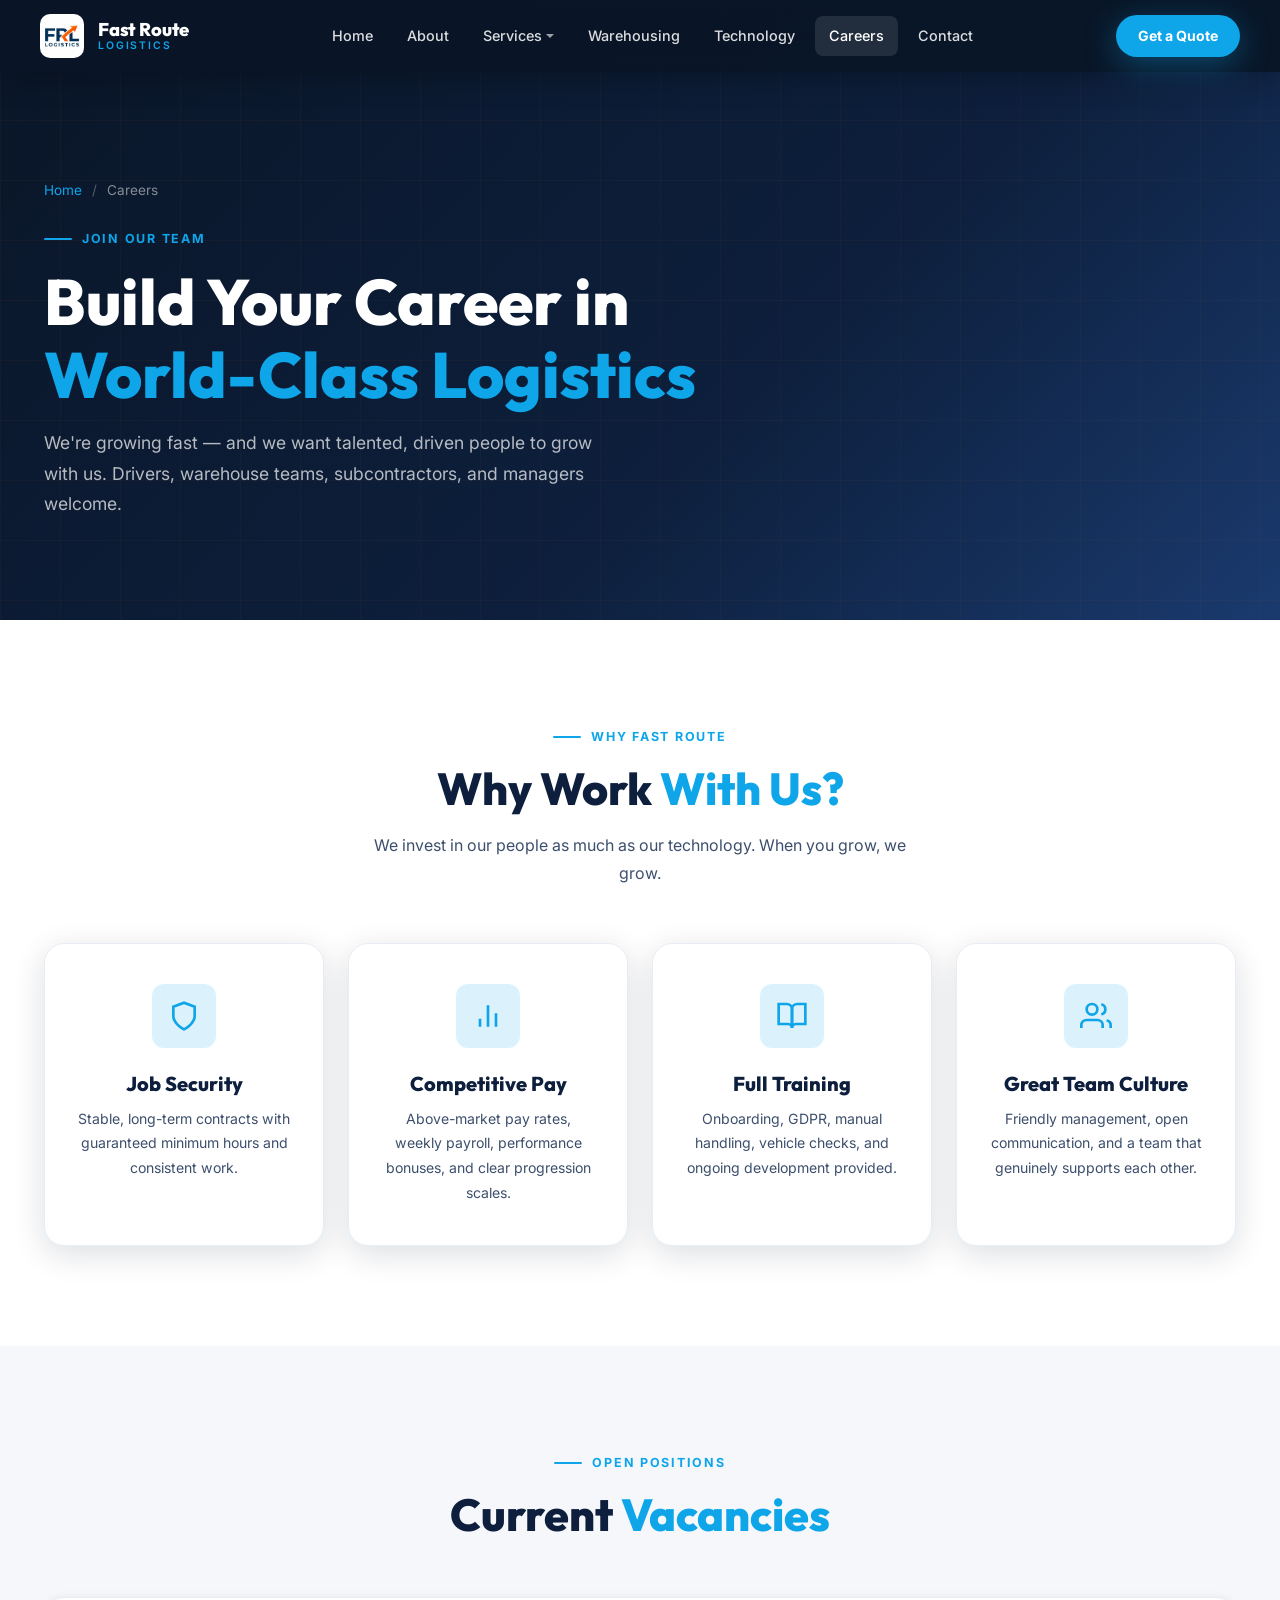
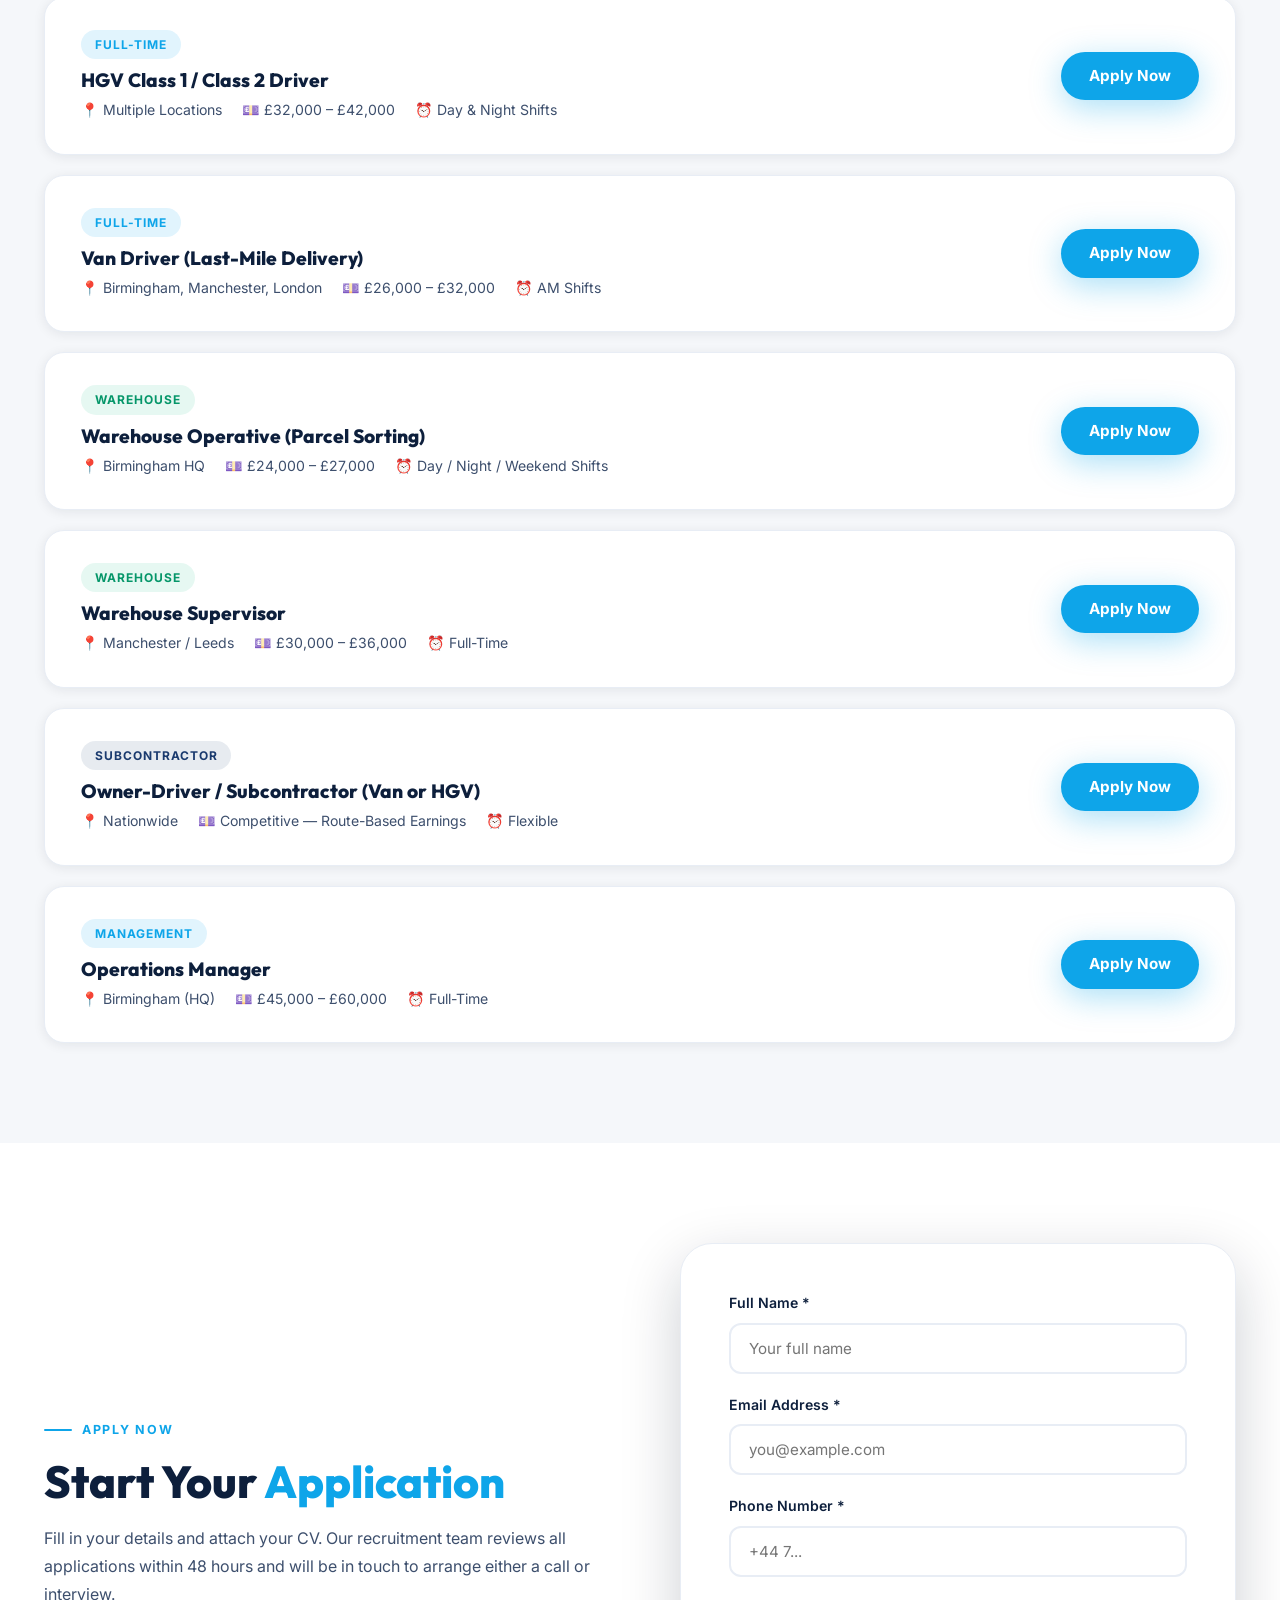
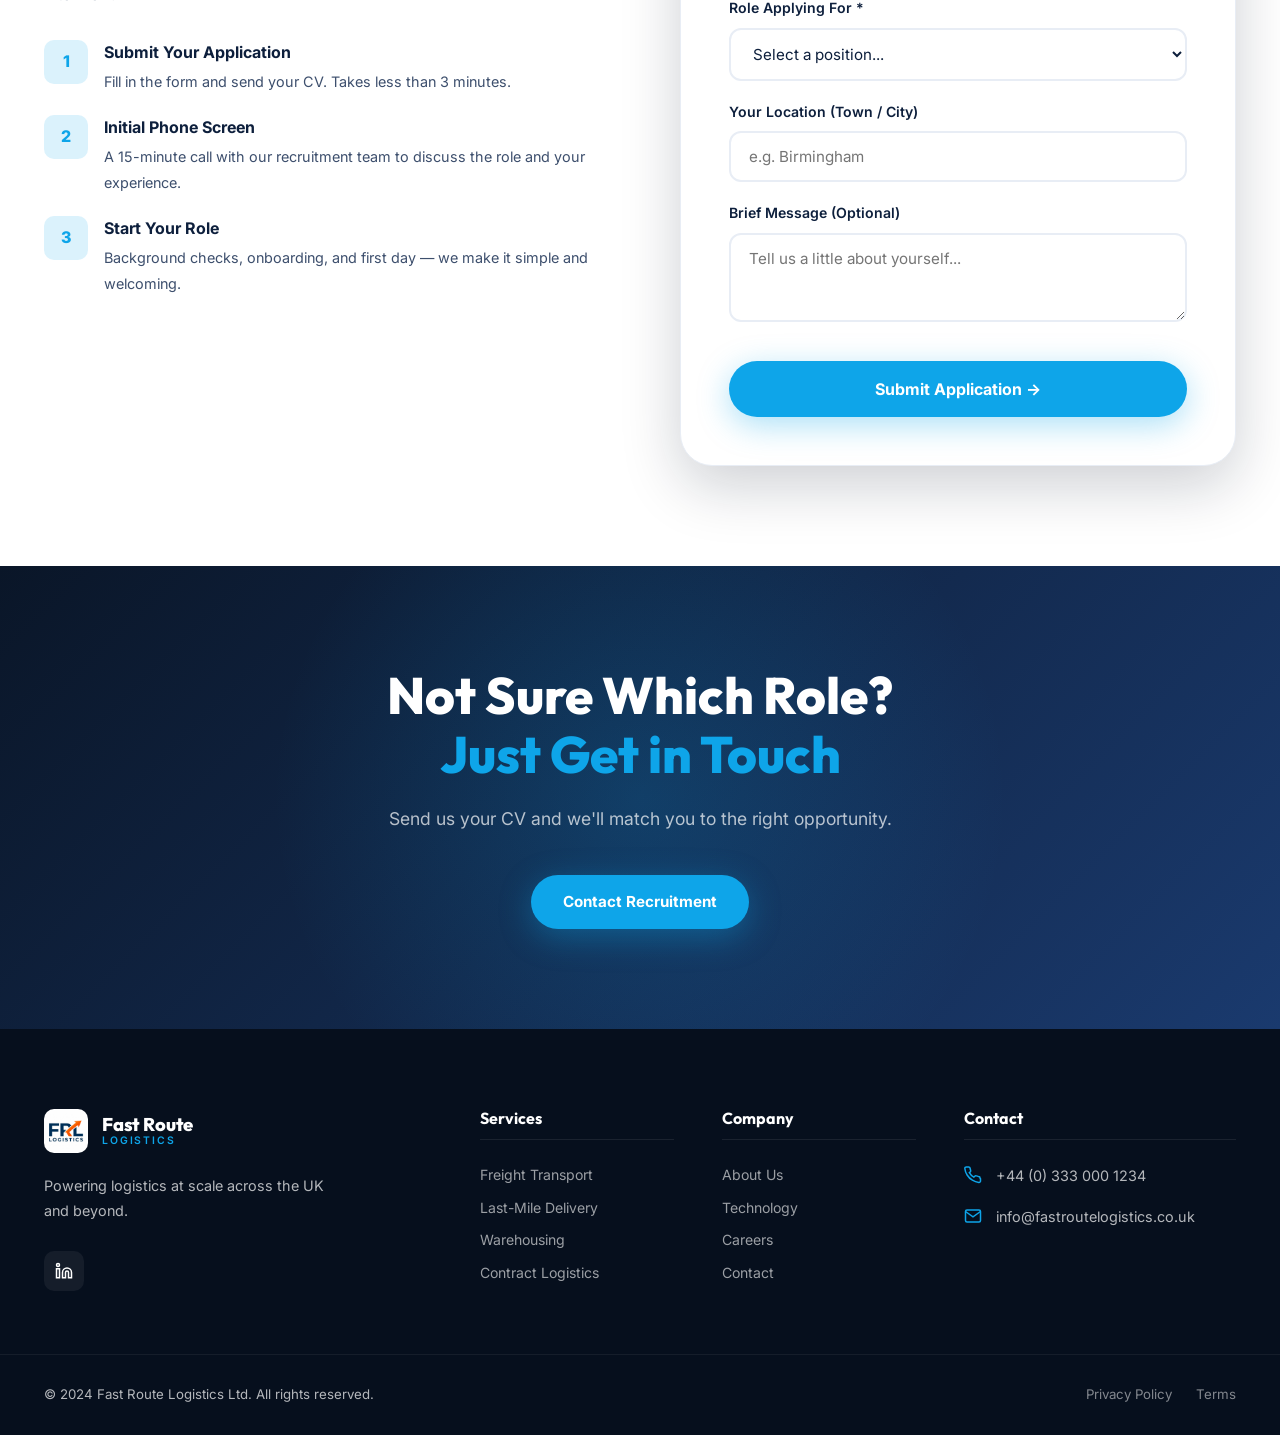
==== commit 6add720c: "Full colour rebrand: orange replaced with electric blue throughout" ====
--- a/careers.html
+++ b/careers.html
@@ -9,7 +9,7 @@
 .job-card{background:var(--white);border-radius:var(--radius-lg);padding:32px 36px;box-shadow:var(--shadow-sm);border:1px solid var(--light-gray);transition:var(--transition);display:flex;justify-content:space-between;align-items:center;gap:24px;flex-wrap:wrap;}
 .job-card:hover{transform:translateY(-4px);box-shadow:var(--shadow-md);}
 .job-badge{display:inline-flex;align-items:center;padding:5px 14px;border-radius:50px;font-size:0.75rem;font-weight:700;letter-spacing:0.08em;text-transform:uppercase;margin-bottom:10px;}
-.badge-full{background:rgba(247,115,28,0.1);color:var(--orange);}
+.badge-full{background:rgba(14,165,233,0.12);color:var(--orange);}
 .badge-sub{background:rgba(26,58,110,0.1);color:var(--blue);}
 .badge-warehouse{background:rgba(16,185,129,0.1);color:#059669;}
   </style>
@@ -222,7 +222,7 @@
 <style>
 .form-label{display:block;font-weight:600;font-size:0.88rem;color:var(--text-dark);margin-bottom:8px;}
 .form-input{width:100%;padding:14px 18px;border:2px solid var(--light-gray);border-radius:var(--radius-md);font-family:var(--font-body);font-size:0.95rem;color:var(--text-dark);background:var(--white);transition:var(--transition);outline:none;resize:vertical;}
-.form-input:focus{border-color:var(--orange);box-shadow:0 0 0 4px rgba(247,115,28,0.1);}
+.form-input:focus{border-color:var(--orange);box-shadow:0 0 0 4px rgba(14,165,233,0.15);}
 </style>
 <script>
 document.getElementById('hamburgerBtn').addEventListener('click',()=>{document.getElementById('mobileNav').classList.add('open');document.body.style.overflow='hidden';});
--- a/css/style.css
+++ b/css/style.css
@@ -11,9 +11,9 @@
   --navy-light:  #112244;
   --blue:        #1a3a6e;
   --blue-light:  #1e4d9b;
-  --orange:      #f7731c;
-  --orange-dark: #d9620f;
-  --orange-glow: rgba(247,115,28,0.15);
+  --orange:      #0ea5e9;
+  --orange-dark: #0284c7;
+  --orange-glow: rgba(14,165,233,0.15);
   --white:       #ffffff;
   --off-white:   #f5f7fa;
   --light-gray:  #e8edf5;
@@ -23,7 +23,7 @@
   --shadow-sm:   0 2px 12px rgba(10,22,40,0.08);
   --shadow-md:   0 8px 32px rgba(10,22,40,0.14);
   --shadow-lg:   0 20px 60px rgba(10,22,40,0.2);
-  --shadow-orange: 0 8px 32px rgba(247,115,28,0.3);
+  --shadow-orange: 0 8px 32px rgba(14,165,233,0.35);
   --radius-sm:   6px;
   --radius-md:   12px;
   --radius-lg:   20px;
@@ -111,7 +111,7 @@
 .btn-primary:hover {
   background: var(--orange-dark);
   transform: translateY(-2px);
-  box-shadow: 0 12px 40px rgba(247,115,28,0.45);
+  box-shadow: 0 12px 40px rgba(14,165,233,0.5);
 }
 .btn-outline {
   background: transparent;
@@ -337,8 +337,8 @@
   display: inline-flex;
   align-items: center;
   gap: 10px;
-  background: rgba(247,115,28,0.12);
-  border: 1px solid rgba(247,115,28,0.3);
+  background: rgba(14,165,233,0.12);
+  border: 1px solid rgba(14,165,233,0.3);
   border-radius: 50px;
   padding: 8px 20px;
   margin-bottom: 28px;
@@ -495,7 +495,7 @@
   position: absolute;
   top: 0; left: 0; right: 0;
   height: 3px;
-  background: linear-gradient(90deg, var(--orange), var(--blue-light));
+  background: linear-gradient(90deg, var(--orange), #38bdf8);
   transform: scaleX(0);
   transform-origin: left;
   transition: var(--transition);
@@ -511,7 +511,7 @@
   transition: var(--transition);
 }
 .service-icon svg { width: 36px; height: 36px; color: var(--white); }
-.service-card:hover .service-icon { background: linear-gradient(135deg, var(--orange), var(--orange-dark)); }
+.service-card:hover .service-icon { background: linear-gradient(135deg, var(--orange), var(--orange-dark)); transform: scale(1.08); }
 .service-card h3 { margin-bottom: 12px; font-size: 1.2rem; }
 .service-card p { font-size: 0.92rem; color: var(--text-body); line-height: 1.7; }
 .service-link {
@@ -585,7 +585,7 @@
   position: absolute;
   top: -200px; right: -200px;
   width: 600px; height: 600px;
-  background: radial-gradient(circle, rgba(247,115,28,0.1) 0%, transparent 70%);
+  background: radial-gradient(circle, rgba(14,165,233,0.12) 0%, transparent 70%);
   border-radius: 50%;
 }
 
@@ -602,7 +602,7 @@
 }
 .testimonial-card:hover { transform: translateY(-4px); box-shadow: var(--shadow-md); }
 .testimonial-stars { display: flex; gap: 4px; margin-bottom: 20px; }
-.testimonial-stars svg { width: 18px; height: 18px; fill: #f59e0b; color: #f59e0b; }
+.testimonial-stars svg { width: 18px; height: 18px; fill: var(--orange); color: var(--orange); }
 .testimonial-text { font-size: 0.97rem; color: var(--text-body); line-height: 1.8; margin-bottom: 28px; font-style: italic; }
 .testimonial-author { display: flex; align-items: center; gap: 14px; }
 .testimonial-avatar {
@@ -673,7 +673,7 @@
   position: absolute;
   top: 50%; left: 50%; transform: translate(-50%,-50%);
   width: 800px; height: 800px;
-  background: radial-gradient(circle, rgba(247,115,28,0.15) 0%, transparent 65%);
+  background: radial-gradient(circle, rgba(14,165,233,0.18) 0%, transparent 65%);
 }
 .cta-banner h2 { color: var(--white); margin-bottom: 20px; font-size: clamp(2rem, 4vw, 3.2rem); }
 .cta-banner p { color: rgba(255,255,255,0.7); font-size: 1.1rem; max-width: 540px; margin: 0 auto 40px; }
